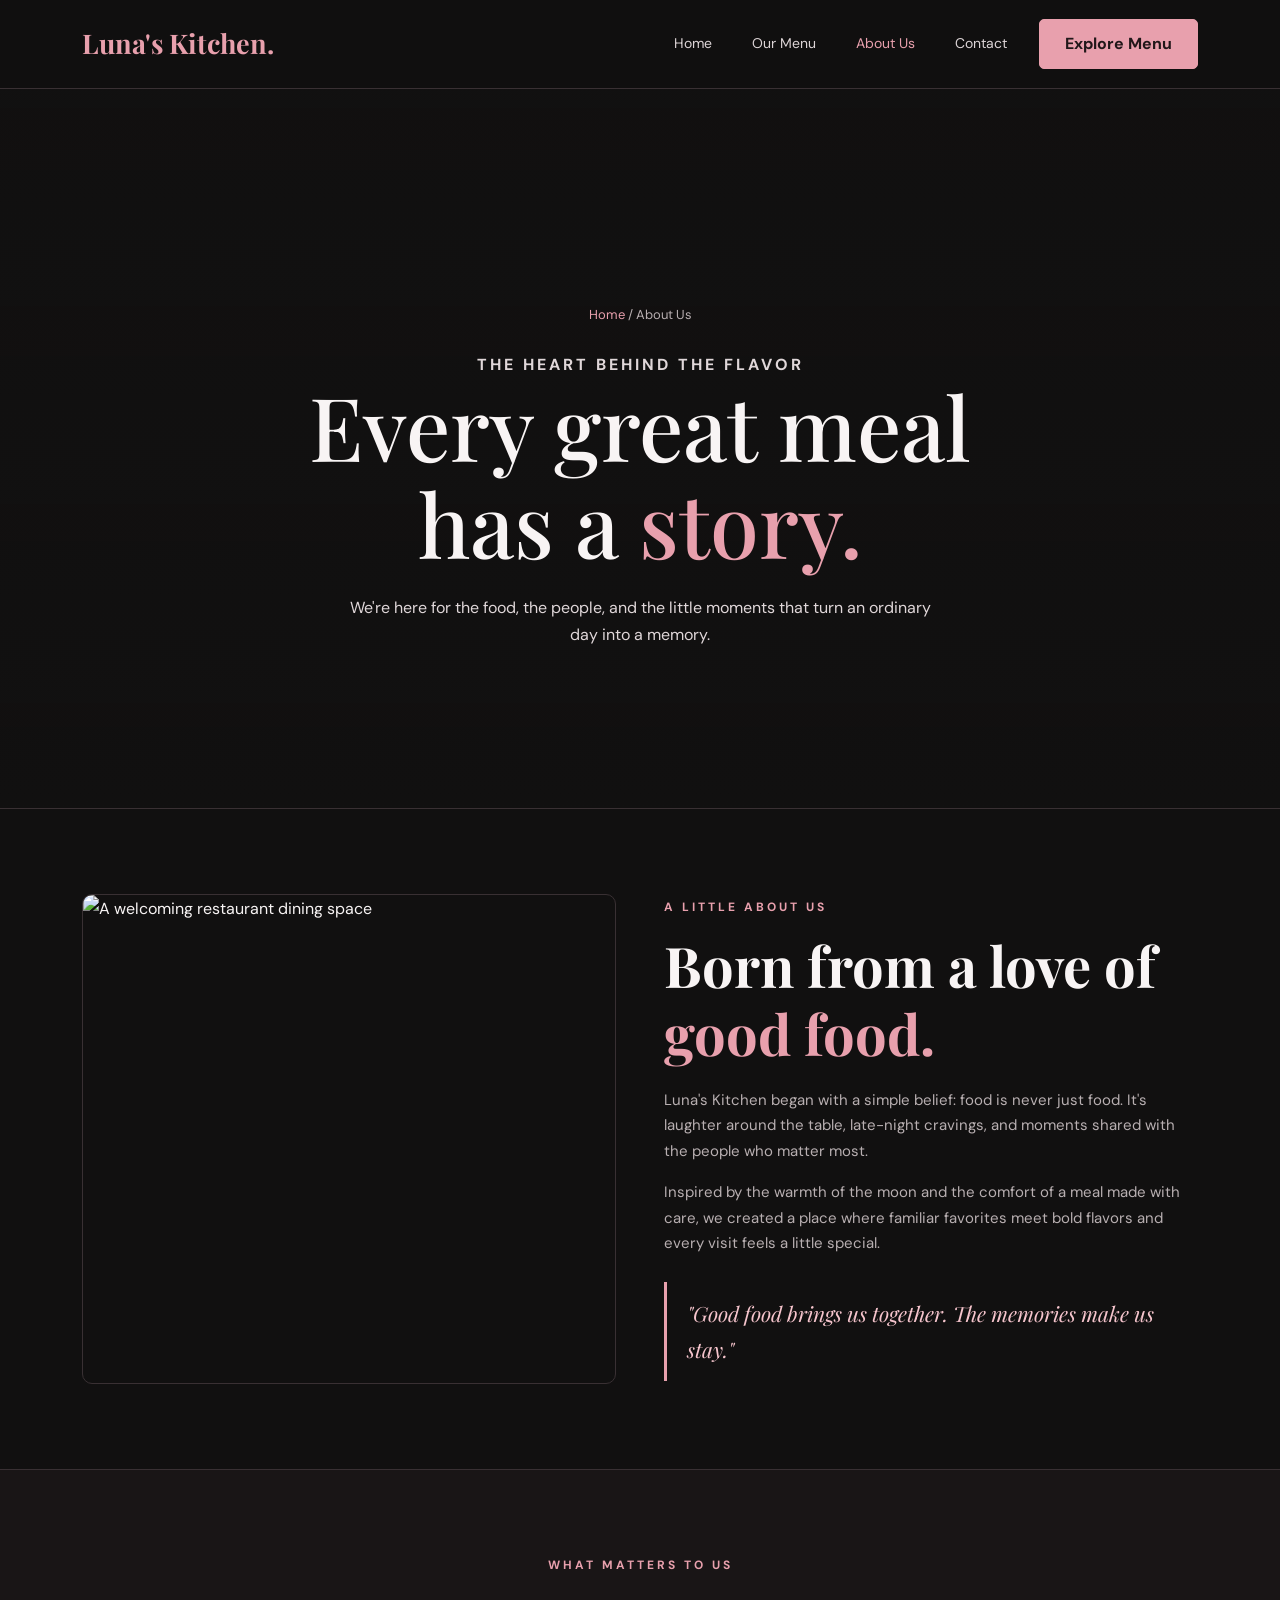
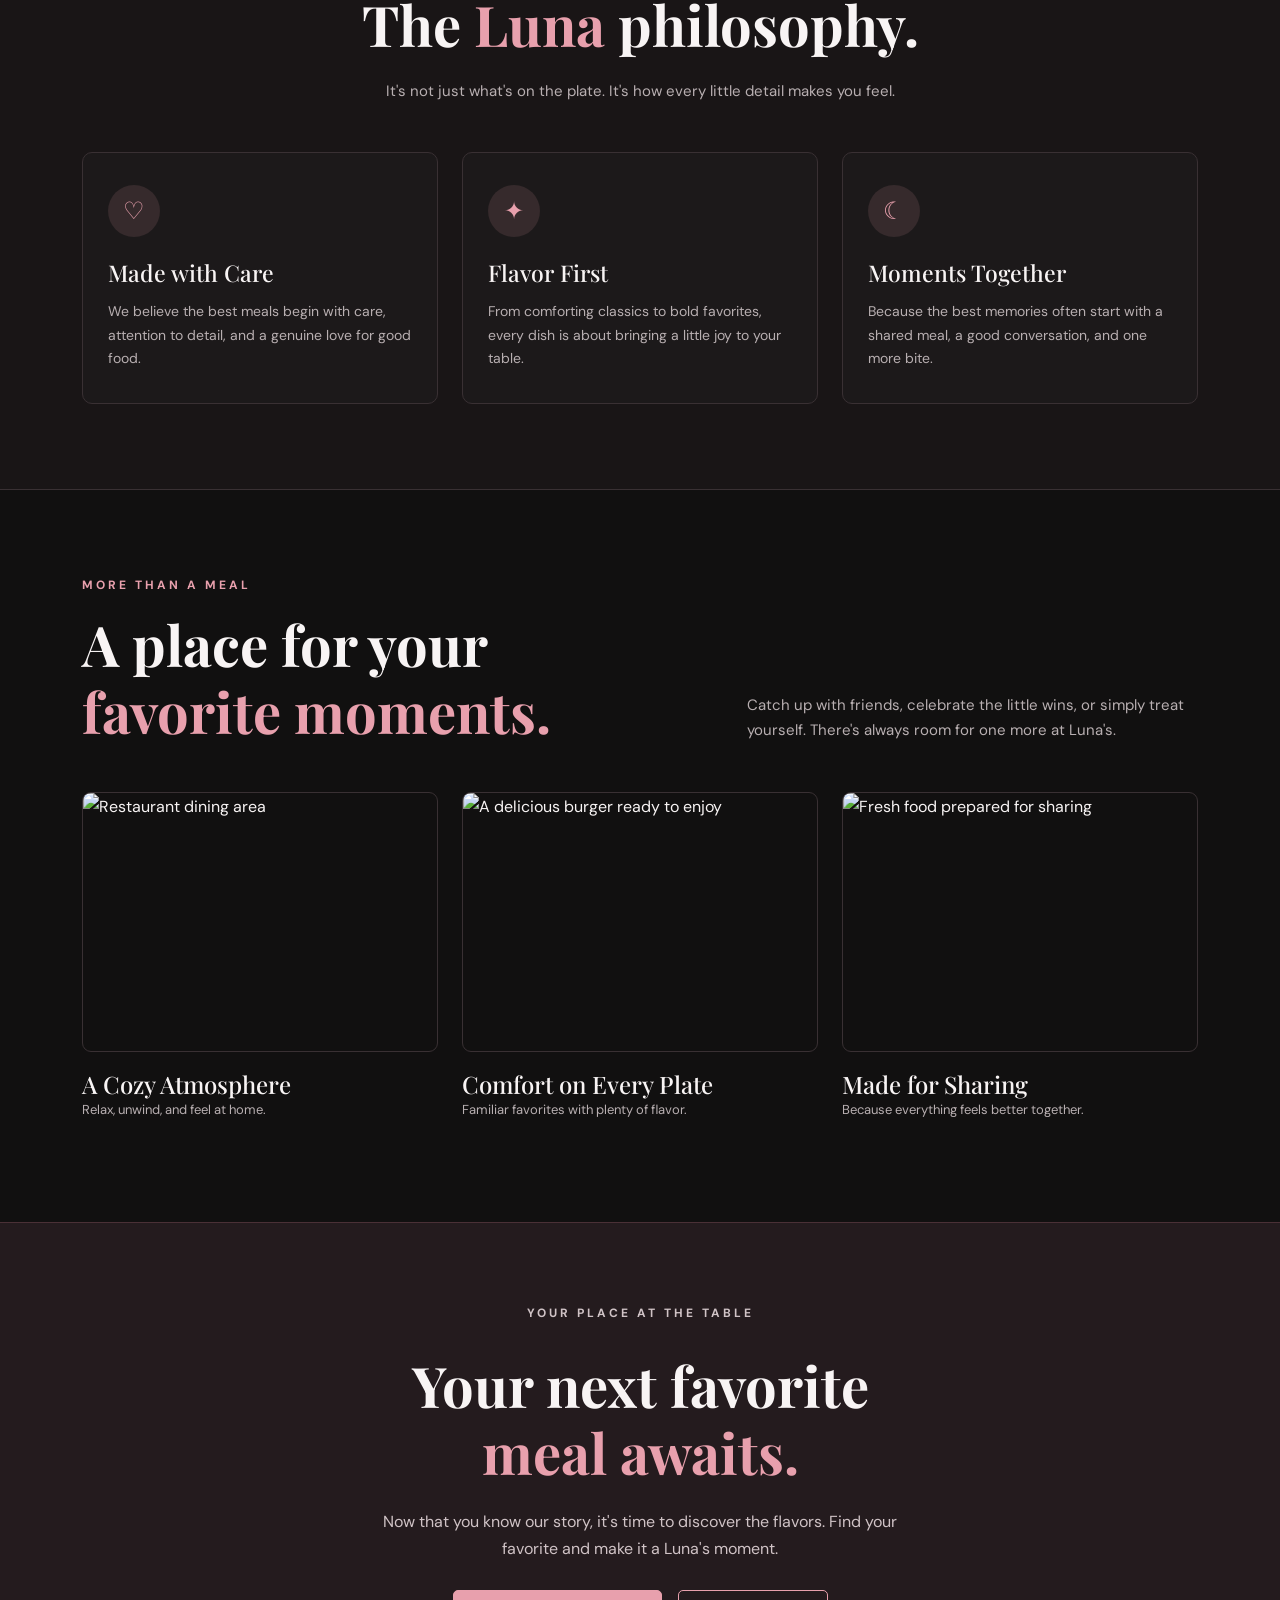
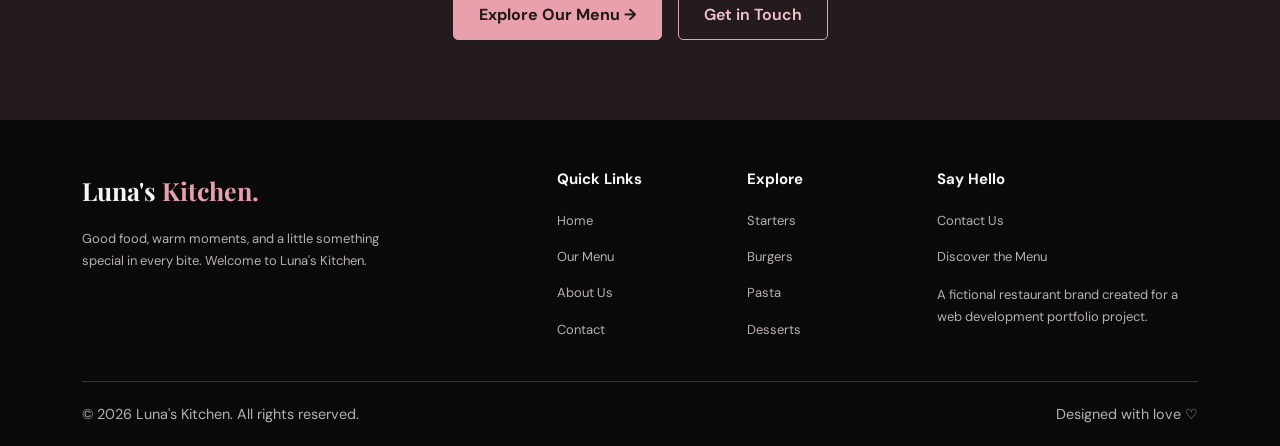
==== about.html @ 2a229b31 "Add files via upload" ====
<!DOCTYPE html>
<html lang="en">

<head>
    <meta charset="UTF-8">
    <meta name="viewport" content="width=device-width, initial-scale=1.0">

    <link rel="stylesheet" href="style.css">
    <link rel="icon" type="image/png" href="luna-favicon.png">



    <title>Our Story | Luna's Kitchen</title>
    <meta name="description"
        content="Discover the story behind Luna's Kitchen, where comfort food, meaningful moments, and unforgettable flavors come together.">

    <!-- Bootstrap CSS -->
    <link href="https://cdn.jsdelivr.net/npm/bootstrap@5.3.3/dist/css/bootstrap.min.css" rel="stylesheet">

    <!-- Google Fonts -->
    <link rel="preconnect" href="https://fonts.googleapis.com">
    <link rel="preconnect" href="https://fonts.gstatic.com" crossorigin>
    <link
        href="https://fonts.googleapis.com/css2?family=DM+Sans:wght@400;500;600;700&family=Playfair+Display:wght@500;600;700&display=swap"
        rel="stylesheet">

    <style>
        :root {
            --bg-dark: #111010;
            --bg-card: #1c191a;
            --pink: #e8a0ad;
            --pink-light: #f5c4cc;
            --text-light: #f8f4f4;
            --text-muted: #b8afb1;
            --border-color: #393033;
        }

        * {
            margin: 0;
            padding: 0;
            box-sizing: border-box;
        }

        html {
            scroll-behavior: smooth;
        }

        body {
            background-color: var(--bg-dark);
            color: var(--text-light);
            font-family: "DM Sans", sans-serif;
            line-height: 1.7;
        }

        h1,
        h2,
        h3 {
            font-family: "Playfair Display", serif;
        }

        a {
            text-decoration: none;
        }

        .text-pink {
            color: var(--pink);
        }

        .section-padding {
            padding: 85px 0;
        }

        .section-label {
            color: var(--pink);
            font-size: 12px;
            text-transform: uppercase;
            letter-spacing: 3px;
            font-weight: 700;
            margin-bottom: 14px;
        }

        .section-title {
            font-size: clamp(2.2rem, 5vw, 3.5rem);
            line-height: 1.2;
            margin-bottom: 22px;
        }

        .section-text {
            color: var(--text-muted);
            font-size: 15px;
        }

        /* NAVBAR */

        .navbar {
            background-color: rgba(17, 16, 16, 0.97);
            border-bottom: 1px solid var(--border-color);
            padding: 16px 0;
        }

        .navbar-brand {
            font-family: "Playfair Display", serif;
            color: var(--text-light);
            font-size: 27px;
            font-weight: 700;
        }

        .navbar-brand span {
            color: var(--pink);
        }

        .navbar-nav .nav-link {
            color: #ddd5d7;
            margin-left: 16px;
            font-size: 14px;
            transition: color 0.3s;
        }

        .navbar-nav .nav-link:hover,
        .navbar-nav .nav-link.active {
            color: var(--pink);
        }

        .navbar-toggler {
            border-color: var(--pink);
        }

        .navbar-toggler:focus {
            box-shadow: 0 0 0 0.15rem rgba(232, 160, 173, 0.3);
        }

        .navbar-toggler-icon {
            filter: invert(1);
        }

        /* BUTTONS */

        .btn-pink {
            background-color: var(--pink);
            color: #211719;
            border: 1px solid var(--pink);
            border-radius: 5px;
            padding: 12px 25px;
            font-weight: 700;
            transition: 0.3s;
        }

        .btn-pink:hover {
            background-color: var(--pink-light);
            border-color: var(--pink-light);
            color: #211719;
            transform: translateY(-2px);
        }

        .btn-outline-pink {
            color: var(--pink-light);
            border: 1px solid var(--pink);
            border-radius: 5px;
            padding: 12px 25px;
            font-weight: 600;
            transition: 0.3s;
        }

        .btn-outline-pink:hover {
            background-color: var(--pink);
            color: #211719;
        }

        /* PAGE HERO */

        .page-hero {
            min-height: 480px;
            display: flex;
            align-items: center;
            text-align: center;
            position: relative;
            background:
                linear-gradient(rgba(17, 16, 16, 0.65),
                    rgba(17, 16, 16, 0.88)),
                url("https://images.unsplash.com/photo-1414235077428-338989a2e8c0?auto=format&fit=crop&w=1800&q=85") center / cover no-repeat;
        }

        .page-hero-content {
            max-width: 780px;
            margin: auto;
            padding: 85px 0;
        }

        .page-hero h1 {
            font-size: clamp(3rem, 7vw, 5.5rem);
            line-height: 1.1;
            margin-bottom: 22px;
        }

        .page-hero h1 span {
            color: var(--pink);
        }

        .page-hero p {
            color: #e0d7d9;
            max-width: 590px;
            margin: 0 auto;
            font-size: 16px;
        }

        .breadcrumb-text {
            color: var(--text-muted);
            font-size: 13px;
            margin-bottom: 25px;
        }

        .breadcrumb-text a {
            color: var(--pink);
        }

        /* OUR STORY */

        .story-image {
            width: 100%;
            height: 490px;
            object-fit: cover;
            border-radius: 10px;
            border: 1px solid var(--border-color);
        }

        .story-quote {
            border-left: 3px solid var(--pink);
            padding: 14px 0 14px 20px;
            margin-top: 25px;
            color: var(--pink-light);
            font-family: "Playfair Display", serif;
            font-size: 21px;
            font-style: italic;
        }

        /* PHILOSOPHY */

        .philosophy-section {
            background-color: #191516;
            border-top: 1px solid var(--border-color);
            border-bottom: 1px solid var(--border-color);
        }

        .value-card {
            height: 100%;
            padding: 32px 25px;
            background-color: var(--bg-card);
            border: 1px solid var(--border-color);
            border-radius: 10px;
            transition: transform 0.3s, border-color 0.3s;
        }

        .value-card:hover {
            transform: translateY(-5px);
            border-color: var(--pink);
        }

        .value-icon {
            display: flex;
            align-items: center;
            justify-content: center;
            width: 52px;
            height: 52px;
            background-color: rgba(232, 160, 173, 0.12);
            border-radius: 50%;
            color: var(--pink);
            font-size: 24px;
            margin-bottom: 22px;
        }

        .value-card h3 {
            font-size: 23px;
            margin-bottom: 13px;
        }

        .value-card p {
            color: var(--text-muted);
            font-size: 14px;
            margin-bottom: 0;
        }

        /* EXPERIENCE */

        .experience-image {
            width: 100%;
            height: 260px;
            object-fit: cover;
            border-radius: 9px;
            margin-bottom: 18px;
            border: 1px solid var(--border-color);
        }

        .experience-caption {
            color: var(--text-muted);
            font-size: 13px;
            margin-top: -8px;
        }

        /* CLOSING CTA */

        .story-cta {
            text-align: center;
            background-color: #241b1e;
            border-top: 1px solid #4a3036;
            padding: 80px 20px;
        }

        .story-cta p {
            color: #d0c3c6;
            max-width: 570px;
            margin: 0 auto 28px;
        }

        /* FOOTER */

        footer {
            background-color: #0b0a0a;
            padding: 50px 0 20px;
        }

        .footer-brand {
            font-family: "Playfair Display", serif;
            color: var(--text-light);
            font-size: 25px;
            font-weight: 700;
        }

        .footer-brand span {
            color: var(--pink);
        }

        .footer-text {
            color: var(--text-muted);
            font-size: 13px;
            max-width: 320px;
            margin-top: 15px;
        }

        footer h3 {
            font-family: "DM Sans", sans-serif;
            font-size: 15px;
            font-weight: 700;
            margin-bottom: 18px;
        }

        .footer-links {
            list-style: none;
            padding: 0;
        }

        .footer-links li {
            margin-bottom: 9px;
        }

        .footer-links a {
            color: var(--text-muted);
            font-size: 13px;
            transition: color 0.3s;
        }

        .footer-links a:hover {
            color: var(--pink);
        }

        .footer-bottom {
            border-top: 1px solid var(--border-color);
            margin-top: 30px;
            padding-top: 20px;
            color: var(--text-muted);
            font-size: 12px;
        }

        /* RESPONSIVE */

        @media (max-width: 767px) {
            .section-padding {
                padding: 60px 0;
            }

            .page-hero {
                min-height: 420px;
            }

            .story-image {
                height: 330px;
                margin-bottom: 30px;
            }

            .experience-image {
                height: 230px;
            }
        }
    </style>
</head>

<body>

    <!-- NAVIGATION -->
    <nav class="navbar navbar-expand-lg sticky-top">
        <div class="container">

            <a class="navbar-brand" href="index.html">
                Luna's <span>Kitchen.</span>
            </a>

            <button class="navbar-toggler" type="button" data-bs-toggle="collapse" data-bs-target="#mainNavbar"
                aria-controls="mainNavbar" aria-expanded="false" aria-label="Toggle navigation">
                <span class="navbar-toggler-icon"></span>
            </button>

            <div class="collapse navbar-collapse" id="mainNavbar">
                <ul class="navbar-nav ms-auto align-items-lg-center">

                    <li class="nav-item">
                        <a class="nav-link" href="index.html">Home</a>
                    </li>

                    <li class="nav-item">
                        <a class="nav-link" href="menu.html">Our Menu</a>
                    </li>

                    <li class="nav-item">
                        <a class="nav-link active" href="about.html">About Us</a>
                    </li>

                    <li class="nav-item">
                        <a class="nav-link" href="contact.html">Contact</a>
                    </li>

                    <li class="nav-item ms-lg-3 mt-3 mt-lg-0">
                        <a class="btn btn-pink" href="menu.html">
                            Explore Menu
                        </a>
                    </li>

                </ul>
            </div>

        </div>
    </nav>


    <!-- PAGE HERO -->
    <header class="page-hero">
        <div class="container">
            <div class="page-hero-content">

                <div class="breadcrumb-text">
                    <a href="index.html">Home</a>
                    <span> / </span>
                    <span>About Us</span>
                </div>

                <p class="section-label">
                    THE HEART BEHIND THE FLAVOR
                </p>

                <h1>
                    Every great meal<br>
                    has a <span>story.</span>
                </h1>

                <p>
                    We're here for the food, the people, and the little
                    moments that turn an ordinary day into a memory.
                </p>

            </div>
        </div>
    </header>


    <!-- OUR STORY -->
    <section class="section-padding">
        <div class="container">
            <div class="row align-items-center g-lg-5">

                <div class="col-lg-6">
                    <img class="story-image"
                        src="https://images.unsplash.com/photo-1559339352-11d035aa65de?auto=format&fit=crop&w=1000&q=85"
                        alt="A welcoming restaurant dining space" loading="lazy">
                </div>

                <div class="col-lg-6">

                    <p class="section-label">A LITTLE ABOUT US</p>

                    <h2 class="section-title">
                        Born from a love of <span class="text-pink">good food.</span>
                    </h2>

                    <p class="section-text">
                        Luna's Kitchen began with a simple belief:
                        food is never just food. It's laughter around
                        the table, late-night cravings, and moments
                        shared with the people who matter most.
                    </p>

                    <p class="section-text">
                        Inspired by the warmth of the moon and the comfort
                        of a meal made with care, we created a place where
                        familiar favorites meet bold flavors and every
                        visit feels a little special.
                    </p>

                    <div class="story-quote">
                        "Good food brings us together. The memories
                        make us stay."
                    </div>

                </div>
            </div>
        </div>
    </section>


    <!-- OUR PHILOSOPHY -->
    <section class="philosophy-section section-padding">
        <div class="container">

            <div class="text-center mb-5">
                <p class="section-label">WHAT MATTERS TO US</p>

                <h2 class="section-title">
                    The <span class="text-pink">Luna</span> philosophy.
                </h2>

                <p class="section-text mx-auto" style="max-width: 580px;">
                    It's not just what's on the plate. It's how every
                    little detail makes you feel.
                </p>
            </div>

            <div class="row g-4">

                <!-- Value 1 -->
                <div class="col-md-4">
                    <article class="value-card">

                        <div class="value-icon">♡</div>

                        <h3>Made with Care</h3>

                        <p>
                            We believe the best meals begin with care,
                            attention to detail, and a genuine love
                            for good food.
                        </p>

                    </article>
                </div>

                <!-- Value 2 -->
                <div class="col-md-4">
                    <article class="value-card">

                        <div class="value-icon">✦</div>

                        <h3>Flavor First</h3>

                        <p>
                            From comforting classics to bold favorites,
                            every dish is about bringing a little joy
                            to your table.
                        </p>

                    </article>
                </div>

                <!-- Value 3 -->
                <div class="col-md-4">
                    <article class="value-card">

                        <div class="value-icon">☾</div>

                        <h3>Moments Together</h3>

                        <p>
                            Because the best memories often start with
                            a shared meal, a good conversation, and
                            one more bite.
                        </p>

                    </article>
                </div>

            </div>
        </div>
    </section>


    <!-- THE LUNA EXPERIENCE -->
    <section class="section-padding">
        <div class="container">

            <div class="row align-items-end mb-5">
                <div class="col-lg-7">
                    <p class="section-label">MORE THAN A MEAL</p>

                    <h2 class="section-title mb-0">
                        A place for your<br>
                        <span class="text-pink">favorite moments.</span>
                    </h2>
                </div>

                <div class="col-lg-5 mt-3 mt-lg-0">
                    <p class="section-text mb-0">
                        Catch up with friends, celebrate the little wins,
                        or simply treat yourself. There's always room
                        for one more at Luna's.
                    </p>
                </div>
            </div>

            <div class="row g-4">

                <div class="col-md-6 col-lg-4">
                    <img class="experience-image"
                        src="https://images.unsplash.com/photo-1517248135467-4c7edcad34c4?auto=format&fit=crop&w=800&q=80"
                        alt="Restaurant dining area" loading="lazy">

                    <h3 class="fs-4">A Cozy Atmosphere</h3>

                    <p class="experience-caption">
                        Relax, unwind, and feel at home.
                    </p>
                </div>

                <div class="col-md-6 col-lg-4">
                    <img class="experience-image"
                        src="https://images.unsplash.com/photo-1550547660-d9450f859349?auto=format&fit=crop&w=800&q=80"
                        alt="A delicious burger ready to enjoy" loading="lazy">

                    <h3 class="fs-4">Comfort on Every Plate</h3>

                    <p class="experience-caption">
                        Familiar favorites with plenty of flavor.
                    </p>
                </div>

                <div class="col-md-6 col-lg-4">
                    <img src="https://images.unsplash.com/photo-1512621776951-a57141f2eefd?auto=format&fit=crop&w=900&q=80"
                        alt="Fresh food prepared for sharing" class="experience-image" loading="lazy">
                    <h3 class="fs-4">Made for Sharing</h3>

                    <p class="experience-caption">
                        Because everything feels better together.
                    </p>
                </div>

            </div>
        </div>
    </section>


    <!-- CALL TO ACTION -->
    <section class="story-cta">
        <div class="container">

            <p class="section-label">YOUR PLACE AT THE TABLE</p>

            <h2 class="section-title">
                Your next favorite<br>
                <span class="text-pink">meal awaits.</span>
            </h2>

            <p>
                Now that you know our story, it's time to discover
                the flavors. Find your favorite and make it a Luna's moment.
            </p>

            <div class="d-flex flex-wrap justify-content-center gap-3">

                <a href="menu.html" class="btn btn-pink">
                    Explore Our Menu →
                </a>

                <a href="contact.html" class="btn btn-outline-pink">
                    Get in Touch
                </a>

            </div>

        </div>
    </section>


    <!-- FOOTER -->
    <footer>
        <div class="container">

            <div class="row g-4">

                <div class="col-lg-5">
                    <a class="footer-brand" href="index.html">
                        Luna's <span>Kitchen.</span>
                    </a>

                    <p class="footer-text">
                        Good food, warm moments, and a little something
                        special in every bite. Welcome to Luna's Kitchen.
                    </p>
                </div>

                <div class="col-6 col-lg-2">
                    <h3>Quick Links</h3>

                    <ul class="footer-links">
                        <li><a href="index.html">Home</a></li>
                        <li><a href="menu.html">Our Menu</a></li>
                        <li><a href="about.html">About Us</a></li>
                        <li><a href="contact.html">Contact</a></li>
                    </ul>
                </div>

                <div class="col-6 col-lg-2">
                    <h3>Explore</h3>

                    <ul class="footer-links">
                        <li><a href="menu.html#starters">Starters</a></li>
                        <li><a href="menu.html#burgers">Burgers</a></li>
                        <li><a href="menu.html#pasta">Pasta</a></li>
                        <li><a href="menu.html#desserts">Desserts</a></li>
                    </ul>
                </div>

                <div class="col-lg-3">
                    <h3>Say Hello</h3>

                    <ul class="footer-links">
                        <li><a href="contact.html">Contact Us</a></li>
                        <li><a href="menu.html">Discover the Menu</a></li>
                    </ul>

                    <p class="footer-text">
                        A fictional restaurant brand created for a
                        web development portfolio project.
                    </p>
                </div>

            </div>

            <div class="footer-bottom d-flex flex-column flex-md-row justify-content-between gap-2">

                <p class="mb-0">
                    © <span id="currentYear"></span> Luna's Kitchen.
                    All rights reserved.
                </p>

                <p class="mb-0">
                    Designed with love ♡
                </p>

            </div>
        </div>
    </footer>


    <!-- Bootstrap JavaScript -->
    <script src="https://cdn.jsdelivr.net/npm/bootstrap@5.3.3/dist/js/bootstrap.bundle.min.js"></script>

    <script>
        // Automatically update the copyright year
        document.getElementById("currentYear").textContent =
            new Date().getFullYear();
    </script>

</body>

</html>
---- style.css ----
/* ========================================
   LUNA'S KITCHEN - MAIN STYLESHEET
======================================== */

/* 1. COLORS & GLOBAL SETTINGS */
:root {
    --bg-dark: #111010;
    --bg-card: #1c191a;
    --bg-soft: #252122;

    --pink: #e8a0ad;
    --pink-light: #f5c4cc;

    --text-light: #f8f4f4;
    --text-muted: #b8afb1;

    --border-color: #393033;

    --transition: all 0.3s ease;
}

* {
    margin: 0;
    padding: 0;
    box-sizing: border-box;
}

html {
    scroll-behavior: smooth;
    scroll-padding-top: 90px;
}

body {
    background-color: var(--bg-dark);
    color: var(--text-light);
    font-family: "DM Sans", sans-serif;
    line-height: 1.7;
    overflow-x: hidden;
}

h1,
h2,
h3,
h4,
h5,
h6 {
    font-family: "Playfair Display", serif;
    color: var(--text-light);
    line-height: 1.2;
}

p {
    color: var(--text-muted);
}

a {
    color: inherit;
    text-decoration: none;
    transition: var(--transition);
}

img {
    max-width: 100%;
    display: block;
}

::selection {
    background-color: var(--pink);
    color: var(--bg-dark);
}


/* 2. REUSABLE TEXT STYLES */

.section-padding {
    padding: 90px 0;
}

.section-subtitle {
    color: var(--pink);
    font-size: 0.85rem;
    font-weight: 700;
    letter-spacing: 3px;
    text-transform: uppercase;
    margin-bottom: 14px;
}

.section-title {
    font-size: clamp(2rem, 4vw, 3.2rem);
    font-weight: 700;
    margin-bottom: 20px;
}

.section-description {
    max-width: 650px;
    margin: 0 auto;
    color: var(--text-muted);
}


/* 3. BUTTONS */

.btn-luna {
    display: inline-block;
    padding: 13px 28px;
    border: 1px solid var(--pink);
    border-radius: 4px;
    background-color: var(--pink);
    color: var(--bg-dark);
    font-size: 0.95rem;
    font-weight: 700;
    transition: var(--transition);
}

.btn-luna:hover {
    background-color: transparent;
    color: var(--pink);
    transform: translateY(-3px);
}

.btn-luna-outline {
    display: inline-block;
    padding: 13px 28px;
    border: 1px solid var(--pink);
    border-radius: 4px;
    background-color: transparent;
    color: var(--pink);
    font-weight: 700;
    transition: var(--transition);
}

.btn-luna-outline:hover {
    background-color: var(--pink);
    color: var(--bg-dark);
    transform: translateY(-3px);
}


/* 4. NAVBAR */

.navbar {
    background-color: rgba(17, 16, 16, 0.96);
    border-bottom: 1px solid var(--border-color);
    padding: 18px 0;
}

.navbar-brand {
    color: var(--pink) !important;
    font-family: "Playfair Display", serif;
    font-size: 1.8rem;
    font-weight: 700;
}

.navbar-brand span {
    color: var(--text-light);
}

.navbar .nav-link {
    color: var(--text-muted);
    font-size: 0.95rem;
    margin: 0 8px;
    transition: var(--transition);
}

.navbar .nav-link:hover,
.navbar .nav-link.active {
    color: var(--pink);
}

.navbar-toggler {
    border: 1px solid var(--pink);
}

.navbar-toggler:focus {
    box-shadow: 0 0 0 0.15rem rgba(232, 160, 173, 0.25);
}

.navbar-toggler-icon {
    filter: invert(1);
}


/* 5. HERO SECTIONS */

.hero-section {
    min-height: 85vh;
    display: flex;
    align-items: center;
    position: relative;
    background-color: var(--bg-dark);
    overflow: hidden;
}

.hero-content {
    position: relative;
    z-index: 2;
}

.hero-title {
    font-size: clamp(2.8rem, 6vw, 5.5rem);
    font-weight: 700;
    margin-bottom: 25px;
}

.hero-title span {
    color: var(--pink);
}

.hero-text {
    max-width: 550px;
    font-size: 1.05rem;
    margin-bottom: 30px;
}

.hero-image {
    width: 100%;
    height: 520px;
    object-fit: cover;
    border-radius: 8px;
}


/* 6. PAGE HERO */

.page-hero {
    padding: 130px 0 75px;
    text-align: center;
    background:
        radial-gradient(
            circle at top,
            rgba(232, 160, 173, 0.10),
            transparent 65%
        ),
        var(--bg-dark);
    border-bottom: 1px solid var(--border-color);
}

.page-hero h1 {
    font-size: clamp(2.5rem, 5vw, 4.5rem);
    margin-bottom: 18px;
}

.page-hero h1 span {
    color: var(--pink);
}

.breadcrumb-text {
    color: var(--text-muted);
    font-size: 0.95rem;
}

.breadcrumb-text a {
    color: var(--pink);
}


/* 7. FEATURE STRIP */

.feature-strip {
    background-color: var(--bg-card);
    border-top: 1px solid var(--border-color);
    border-bottom: 1px solid var(--border-color);
    padding: 25px 0;
}

.feature-item {
    text-align: center;
    padding: 12px;
}

.feature-item h5 {
    color: var(--pink);
    font-size: 1.1rem;
    margin-bottom: 8px;
}

.feature-item p {
    margin-bottom: 0;
    font-size: 0.9rem;
}


/* 8. FOOD & GENERAL CARDS */

.food-card,
.info-card,
.philosophy-card,
.contact-card {
    height: 100%;
    background-color: var(--bg-card);
    border: 1px solid var(--border-color);
    border-radius: 8px;
    overflow: hidden;
    transition: var(--transition);
}

.food-card:hover,
.info-card:hover,
.philosophy-card:hover,
.contact-card:hover {
    transform: translateY(-7px);
    border-color: var(--pink);
}

.food-card img {
    width: 100%;
    height: 240px;
    object-fit: cover;
    transition: var(--transition);
}

.food-card:hover img {
    transform: scale(1.04);
}

.food-card-image {
    overflow: hidden;
}

.food-card-body,
.info-card-body {
    padding: 24px;
}

.food-card h3,
.food-card h4 {
    font-size: 1.35rem;
    margin-bottom: 12px;
}

.food-card p {
    font-size: 0.95rem;
}

.food-price {
    color: var(--pink);
    font-size: 1.2rem;
    font-weight: 700;
}

.card-label {
    display: inline-block;
    padding: 5px 12px;
    background-color: rgba(232, 160, 173, 0.12);
    color: var(--pink);
    border-radius: 30px;
    font-size: 0.8rem;
    font-weight: 700;
}


/* 9. MENU FILTER BUTTONS */

.filter-btn {
    background-color: transparent;
    color: var(--text-muted);
    border: 1px solid var(--border-color);
    border-radius: 30px;
    padding: 9px 20px;
    margin: 5px;
    cursor: pointer;
    transition: var(--transition);
}

.filter-btn:hover,
.filter-btn.active {
    background-color: var(--pink);
    border-color: var(--pink);
    color: var(--bg-dark);
}


/* 10. ABOUT PAGE */

.about-image {
    width: 100%;
    height: 460px;
    object-fit: cover;
    border-radius: 8px;
}

.about-text p {
    margin-bottom: 18px;
}

.philosophy-card {
    padding: 30px 24px;
}

.philosophy-card .card-number {
    color: var(--pink);
    font-family: "Playfair Display", serif;
    font-size: 2rem;
    margin-bottom: 18px;
}

.philosophy-card h3 {
    font-size: 1.4rem;
    margin-bottom: 15px;
}

.gallery-image {
    width: 100%;
    height: 300px;
    object-fit: cover;
    border-radius: 8px;
    transition: var(--transition);
}

.gallery-image:hover {
    transform: scale(1.02);
}


/* 11. REVIEWS */

.review-card {
    height: 100%;
    padding: 30px;
    background-color: var(--bg-card);
    border: 1px solid var(--border-color);
    border-radius: 8px;
}

.review-stars {
    color: var(--pink);
    letter-spacing: 3px;
    margin-bottom: 15px;
}

.review-author {
    color: var(--text-light);
    font-weight: 700;
    margin-bottom: 0;
}


/* 12. OFFER / CTA SECTIONS */

.offer-section,
.cta-section {
    padding: 65px 30px;
    text-align: center;
    background:
        linear-gradient(
            135deg,
            rgba(232, 160, 173, 0.12),
            rgba(232, 160, 173, 0.03)
        );
    border: 1px solid var(--border-color);
    border-radius: 10px;
}

.offer-section h2,
.cta-section h2 {
    font-size: clamp(2rem, 4vw, 3.2rem);
    margin-bottom: 18px;
}

.offer-section p,
.cta-section p {
    max-width: 650px;
    margin: 0 auto 25px;
}


/* 13. CONTACT PAGE */

.contact-card {
    padding: 28px;
}

.contact-icon {
    width: 52px;
    height: 52px;
    display: flex;
    align-items: center;
    justify-content: center;
    margin-bottom: 20px;
    background-color: rgba(232, 160, 173, 0.12);
    color: var(--pink);
    border-radius: 50%;
    font-size: 1.35rem;
}

.contact-card h3 {
    font-size: 1.3rem;
    margin-bottom: 10px;
}

.contact-form-wrapper {
    background-color: var(--bg-card);
    border: 1px solid var(--border-color);
    border-radius: 10px;
    padding: 35px;
}

.form-label {
    color: var(--text-light);
    font-weight: 600;
    margin-bottom: 8px;
}

.form-control,
.form-select {
    padding: 13px 15px;
    background-color: var(--bg-dark);
    color: var(--text-light);
    border: 1px solid var(--border-color);
    border-radius: 5px;
}

.form-control::placeholder {
    color: #8f8588;
}

.form-control:focus,
.form-select:focus {
    background-color: var(--bg-dark);
    color: var(--text-light);
    border-color: var(--pink);
    box-shadow: 0 0 0 0.2rem rgba(232, 160, 173, 0.12);
}

.form-select option {
    background-color: var(--bg-dark);
    color: var(--text-light);
}

.form-check-input {
    background-color: var(--bg-dark);
    border-color: var(--border-color);
}

.form-check-input:checked {
    background-color: var(--pink);
    border-color: var(--pink);
}

.form-check-input:focus {
    border-color: var(--pink);
    box-shadow: 0 0 0 0.2rem rgba(232, 160, 173, 0.12);
}

.form-check-label {
    color: var(--text-muted);
}

.contact-status {
    margin-top: 18px;
    color: var(--pink);
}


/* 14. FOOTER */

.site-footer {
    background-color: #0b0a0a;
    border-top: 1px solid var(--border-color);
    padding: 60px 0 25px;
}

.footer-brand {
    color: var(--pink);
    font-family: "Playfair Display", serif;
    font-size: 1.8rem;
    font-weight: 700;
}

.footer-heading {
    color: var(--text-light);
    font-size: 1.1rem;
    margin-bottom: 20px;
}

.footer-links {
    list-style: none;
    padding: 0;
    margin: 0;
}

.footer-links li {
    margin-bottom: 10px;
}

.footer-links a {
    color: var(--text-muted);
}

.footer-links a:hover {
    color: var(--pink);
    padding-left: 4px;
}

.footer-bottom {
    margin-top: 35px;
    padding-top: 22px;
    border-top: 1px solid var(--border-color);
    text-align: center;
}

.footer-bottom p {
    margin-bottom: 0;
    font-size: 0.9rem;
}


/* 15. SMALL ANIMATIONS */

.fade-up {
    animation: fadeUp 0.8s ease both;
}

@keyframes fadeUp {
    from {
        opacity: 0;
        transform: translateY(20px);
    }

    to {
        opacity: 1;
        transform: translateY(0);
    }
}


/* 16. RESPONSIVE DESIGN */

@media (max-width: 991px) {
    .section-padding {
        padding: 70px 0;
    }

    .hero-section {
        min-height: auto;
        padding: 80px 0;
    }

    .hero-image {
        height: 400px;
        margin-top: 35px;
    }

    .navbar .nav-link {
        margin: 5px 0;
    }

    .page-hero {
        padding: 115px 0 60px;
    }
}

@media (max-width: 767px) {
    .section-padding {
        padding: 55px 0;
    }

    .hero-section {
        padding: 60px 0;
    }

    .hero-title {
        font-size: 2.8rem;
    }

    .hero-image {
        height: 300px;
    }

    .about-image {
        height: 330px;
        margin-bottom: 25px;
    }

    .gallery-image {
        height: 240px;
    }

    .contact-form-wrapper {
        padding: 22px;
    }

    .offer-section,
    .cta-section {
        padding: 45px 20px;
    }

    .food-card img {
        height: 220px;
    }

    .site-footer {
        padding-top: 45px;
    }
}

@media (max-width: 480px) {
    .hero-title {
        font-size: 2.35rem;
    }

    .page-hero h1 {
        font-size: 2.4rem;
    }

    .btn-luna,
    .btn-luna-outline {
        padding: 11px 20px;
    }

    .contact-form-wrapper {
        padding: 18px;
    }
}


/* 17. ACCESSIBILITY */

@media (prefers-reduced-motion: reduce) {
    *,
    *::before,
    *::after {
        scroll-behavior: auto !important;
        animation-duration: 0.01ms !important;
        animation-iteration-count: 1 !important;
        transition-duration: 0.01ms !important;
    }
}
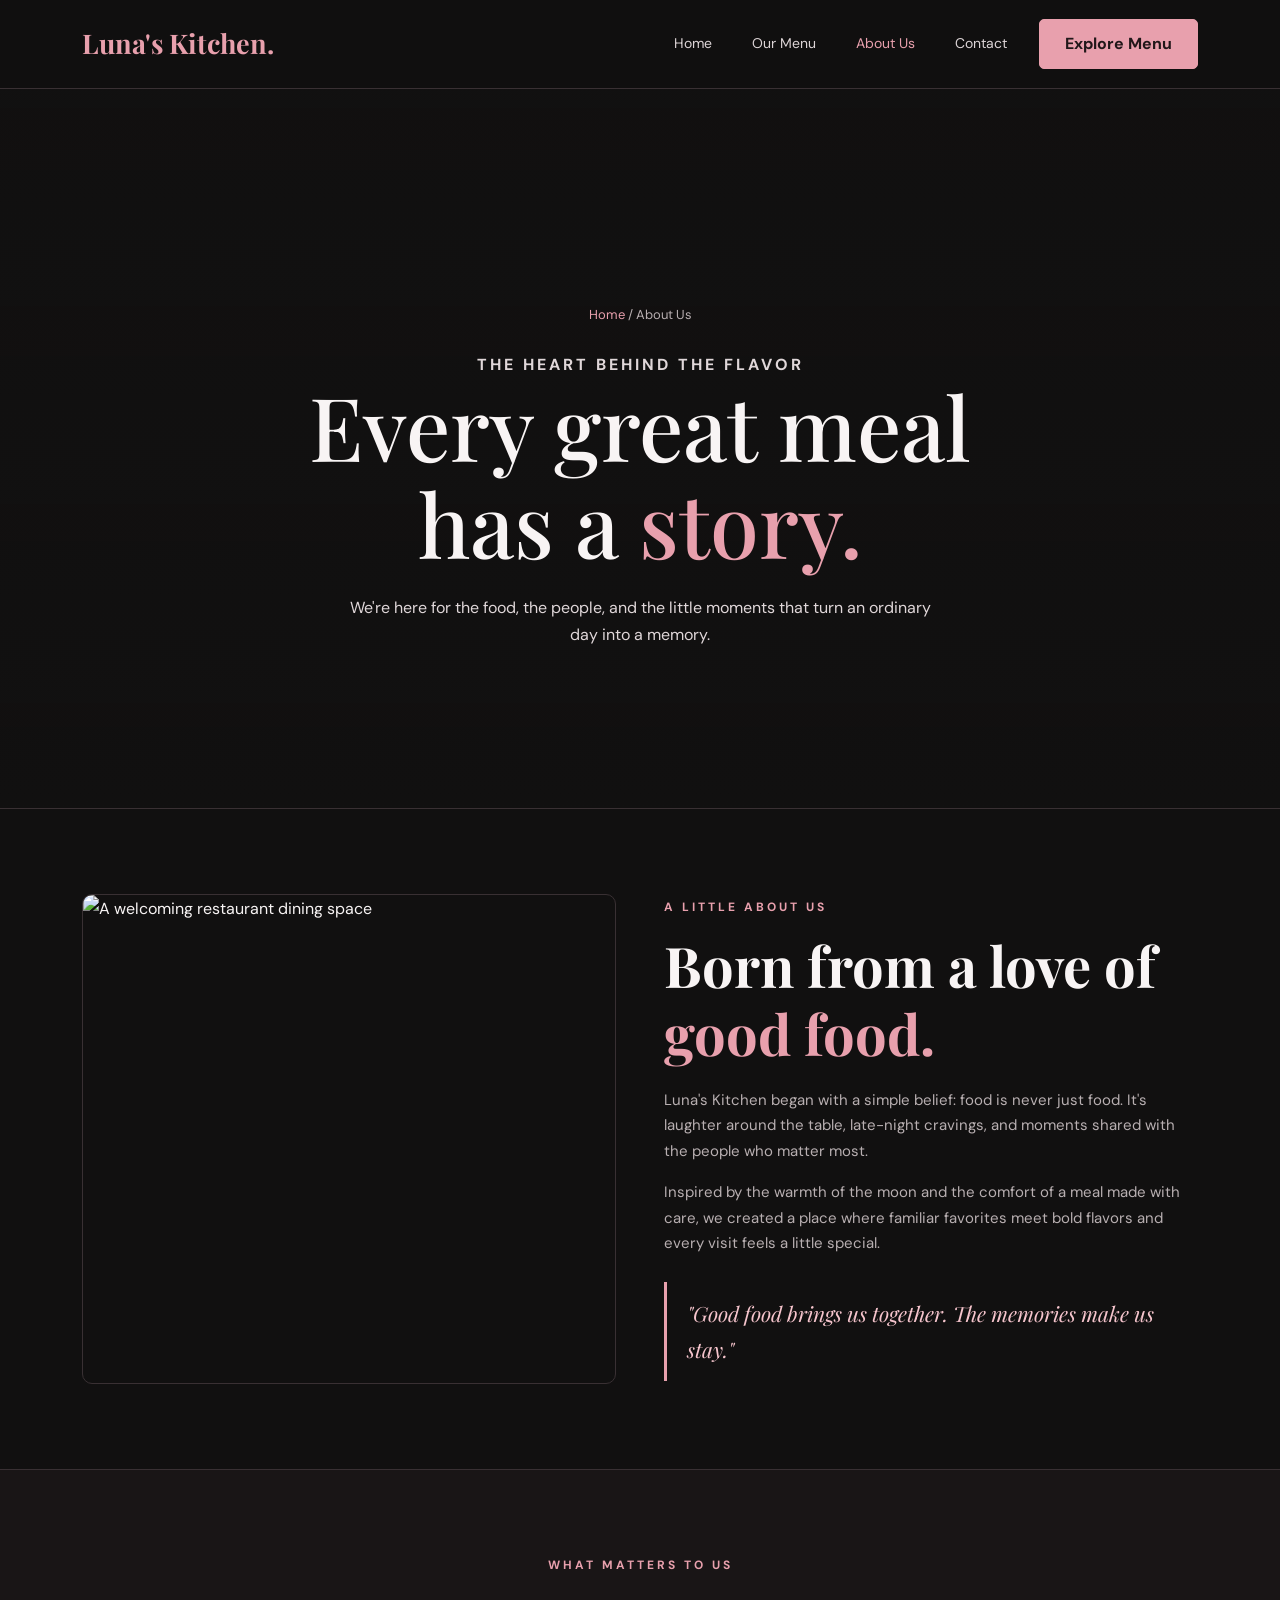
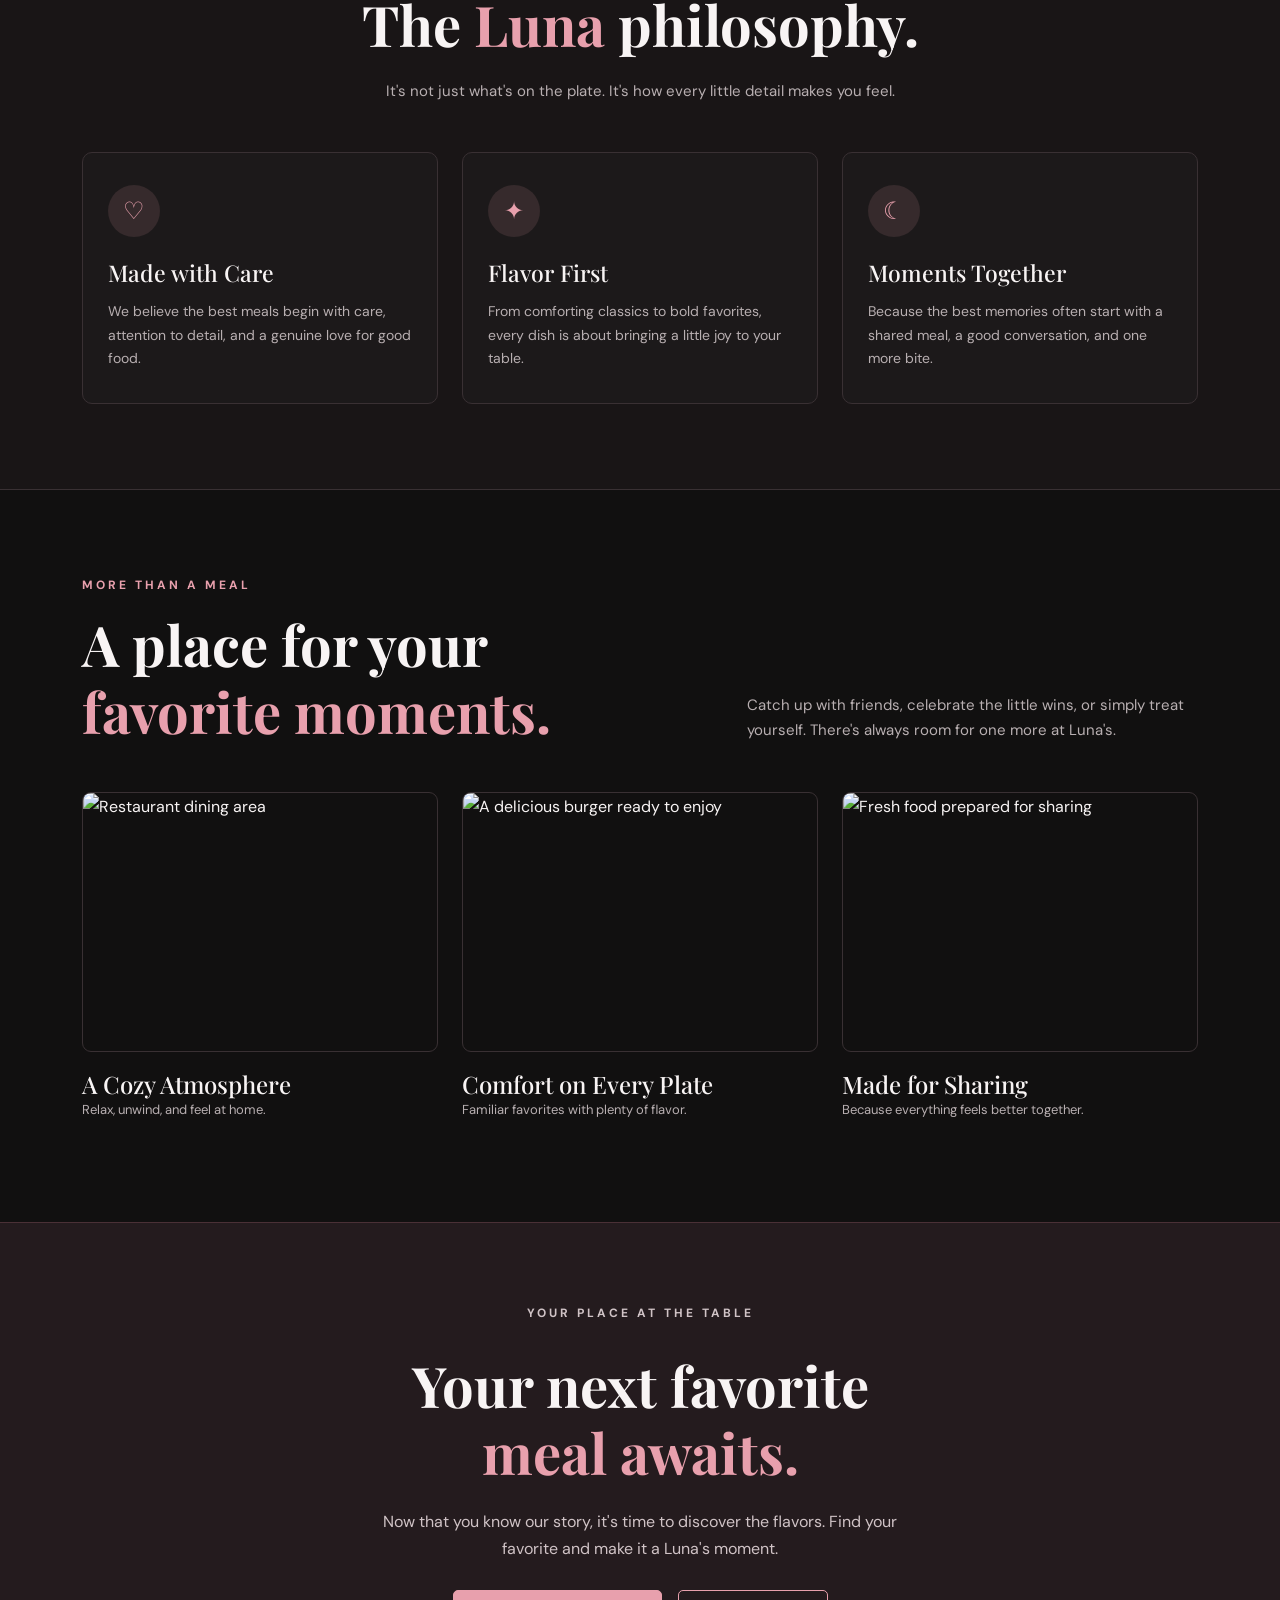
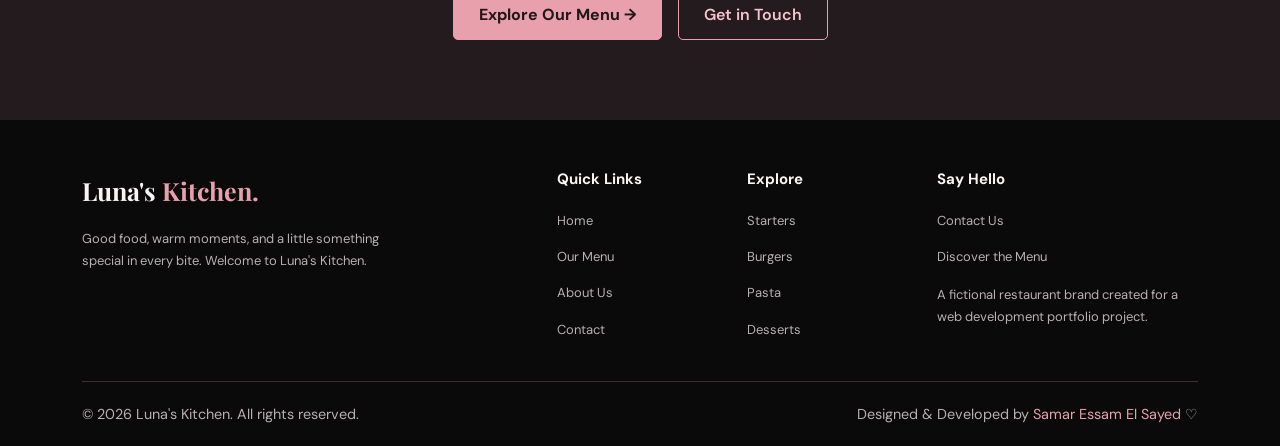
==== commit 25f040f6: "Update website content and images" ====
--- a/about.html
+++ b/about.html
@@ -686,6 +686,7 @@
 
 
     <!-- FOOTER -->
+
     <footer>
         <div class="container">
 
@@ -743,18 +744,21 @@
             <div class="footer-bottom d-flex flex-column flex-md-row justify-content-between gap-2">
 
                 <p class="mb-0">
-                    © <span id="currentYear"></span> Luna's Kitchen.
+                    &copy; <span id="currentYear"></span> Luna's Kitchen.
                     All rights reserved.
                 </p>
 
                 <p class="mb-0">
-                    Designed with love ♡
+                    Designed &amp; Developed by
+                    <span style="color: var(--pink);">
+                        Samar Essam El Sayed
+                    </span>
+                    ♡
                 </p>
 
             </div>
         </div>
     </footer>
-
 
     <!-- Bootstrap JavaScript -->
     <script src="https://cdn.jsdelivr.net/npm/bootstrap@5.3.3/dist/js/bootstrap.bundle.min.js"></script>
--- a/style.css
+++ b/style.css
@@ -1,4 +1,3 @@
-
 /* ========================================
    LUNA'S KITCHEN - MAIN STYLESHEET
 ======================================== */
@@ -227,11 +226,9 @@
     padding: 130px 0 75px;
     text-align: center;
     background:
-        radial-gradient(
-            circle at top,
+        radial-gradient(circle at top,
             rgba(232, 160, 173, 0.10),
-            transparent 65%
-        ),
+            transparent 65%),
         var(--bg-dark);
     border-bottom: 1px solid var(--border-color);
 }
@@ -443,11 +440,9 @@
     padding: 65px 30px;
     text-align: center;
     background:
-        linear-gradient(
-            135deg,
+        linear-gradient(135deg,
             rgba(232, 160, 173, 0.12),
-            rgba(232, 160, 173, 0.03)
-        );
+            rgba(232, 160, 173, 0.03));
     border: 1px solid var(--border-color);
     border-radius: 10px;
 }
@@ -718,6 +713,7 @@
 /* 17. ACCESSIBILITY */
 
 @media (prefers-reduced-motion: reduce) {
+
     *,
     *::before,
     *::after {
@@ -727,3 +723,9 @@
         transition-duration: 0.01ms !important;
     }
 }
+
+.designer-credit {
+    color: #f2a6b3;
+    font-size: 14px;
+    letter-spacing: 0.5px;
+}
